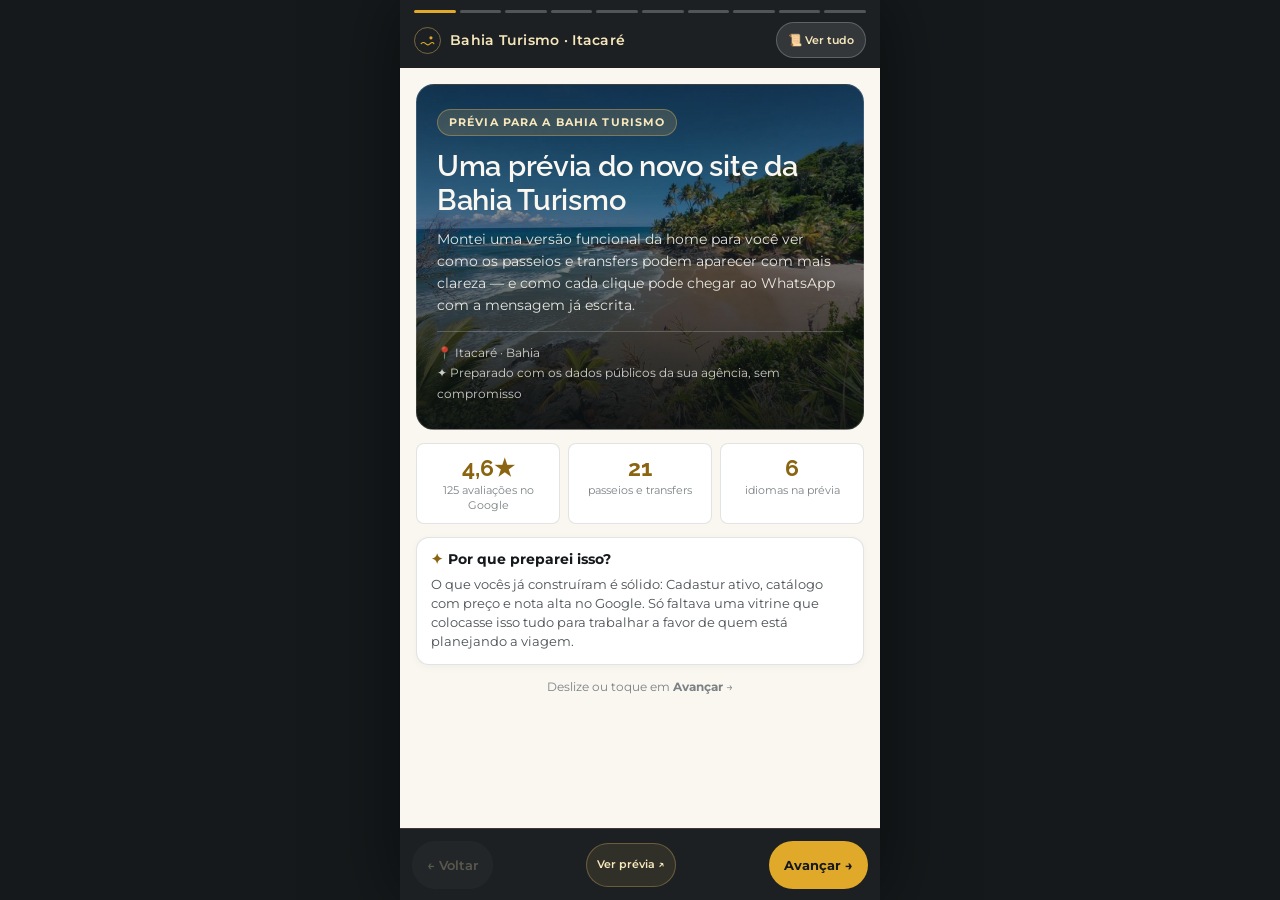
==== proposta.html @ acff14ca "Adiciona proposta stories, preview no WhatsApp e atalho /p" ====
<!doctype html>
<html lang="pt-BR">
<head>
  <meta charset="utf-8">
  <meta name="viewport" content="width=device-width, initial-scale=1, viewport-fit=cover">
  <meta name="robots" content="noindex,nofollow">
  <title>Proposta — Bahia Turismo</title>
  <meta name="description" content="Apresentação da prévia do novo site da Bahia Turismo: catálogo de passeios e transfers, WhatsApp pronto e seis idiomas.">
  <meta property="og:type" content="website">
  <meta property="og:url" content="https://bahiaturismo-previa.vercel.app/proposta">
  <meta property="og:title" content="Prévia do novo site — Bahia Turismo">
  <meta property="og:description" content="Apresentação interativa: o novo site, a integração com o Mymento e os benefícios para a temporada.">
  <meta property="og:image" content="https://bahiaturismo-previa.vercel.app/assets/img/og-proposta.jpg">
  <meta property="og:image:width" content="1200">
  <meta property="og:image:height" content="630">
  <meta property="og:image:alt" content="Prévia do novo site da Bahia Turismo">
  <meta property="og:locale" content="pt_BR">
  <meta name="twitter:card" content="summary_large_image">
  <meta name="theme-color" content="#0c5454">
  <link rel="icon" href="assets/img/icon.png" type="image/png" sizes="64x64">
  <link rel="preconnect" href="https://fonts.googleapis.com">
  <link rel="preconnect" href="https://fonts.gstatic.com" crossorigin>
  <link href="https://fonts.googleapis.com/css2?family=Montserrat:wght@400;500;600;700&family=Raleway:wght@400;500;600;700&display=swap" rel="stylesheet">
  <style>
    :root{
      --ink:#15191b;
      --ink-2:#4b5155;
      --muted:#7b8185;
      --sea:#1f5fa0;
      --teal:#0c5454;
      --gold:#e0a92a;
      --gold-deep:#8a6410;
      --gold-soft:#f7e7bb;
      --paper:#faf7f1;
      --white:#fff;
      --sand:#ded5c4;
      --line:rgba(21,25,27,.12);
      --line-strong:rgba(21,25,27,.22);
      --serif:"Raleway",Georgia,serif;
      --sans:"Montserrat",-apple-system,BlinkMacSystemFont,"Segoe UI",Roboto,sans-serif;
      --r-lg:18px;
      --r-md:13px;
      --r-sm:8px;
      --shadow:0 10px 30px -14px rgba(21,25,27,.35);
    }

    *{box-sizing:border-box;margin:0;padding:0;-webkit-tap-highlight-color:transparent}

    html,body{
      width:100%;min-height:100%;
      background:var(--ink);
      color:var(--ink);
      font-family:var(--sans);
      line-height:1.5;
      overflow-x:hidden;
      overscroll-behavior-y:none;
    }

    /* moldura de app: mesma sensação de stories do celular, até no desktop */
    .app-viewport{
      width:100%;max-width:480px;min-height:100vh;margin:0 auto;
      background:var(--paper);
      display:flex;flex-direction:column;position:relative;
      box-shadow:0 0 70px rgba(0,0,0,.5);
    }

    .stories-header{
      position:sticky;top:0;z-index:100;
      padding:10px 14px;
      background:rgba(21,25,27,.97);
      -webkit-backdrop-filter:blur(10px);backdrop-filter:blur(10px);
      color:var(--gold-soft);
    }
    .story-progress-container{display:flex;gap:4px;width:100%;margin-bottom:9px}
    .story-progress-bar{height:3px;flex:1;background:rgba(255,255,255,.24);border-radius:999px;overflow:hidden}
    .story-progress-fill{width:0;height:100%;background:var(--gold);transition:width .25s ease}
    .story-progress-bar.completed .story-progress-fill,
    .story-progress-bar.active .story-progress-fill{width:100%}

    .stories-meta-row{display:flex;align-items:center;justify-content:space-between;gap:10px}
    .brand-pill{display:flex;align-items:center;gap:9px;font-size:.85rem;font-weight:600;letter-spacing:.02em}
    .brand-mark{width:27px;height:27px;display:grid;place-items:center;border:1px solid rgba(194,160,90,.55);border-radius:50%;color:var(--gold)}
    .brand-mark svg{width:17px;height:17px}
    .mode-switch-btn{
      background:rgba(255,255,255,.1);border:1px solid rgba(255,255,255,.22);
      color:var(--gold-soft);font-family:var(--sans);font-size:.71rem;font-weight:600;
      padding:6px 11px;border-radius:999px;cursor:pointer;min-height:36px;
    }
    .mode-switch-btn:hover{border-color:var(--gold)}

    .card-viewport{flex:1 0 auto;padding:16px 16px 96px;touch-action:pan-y}
    .story-card{display:none;animation:cardIn .22s ease-out}
    .story-card.active{display:block}
    @keyframes cardIn{from{opacity:0;transform:translateY(8px)}to{opacity:1;transform:none}}
    body.scroll-mode .story-card{display:block!important;margin-bottom:26px;padding-bottom:26px;border-bottom:1px dashed var(--line-strong)}
    body.scroll-mode .story-card:last-child{border-bottom:0}
    body.scroll-mode .bottom-nav-bar .nav-touch-btn{display:none}
    body.scroll-mode .bottom-nav-bar{justify-content:center}

    .kicker{
      display:inline-flex;align-items:center;gap:6px;
      font-size:.7rem;font-weight:700;text-transform:uppercase;letter-spacing:.12em;
      color:var(--gold-deep);margin-bottom:7px;
    }
    .card-title{
      font-family:var(--serif);font-size:1.66rem;line-height:1.18;
      letter-spacing:-.01em;color:var(--ink);font-weight:600;margin-bottom:9px;
    }
    .card-subtitle{font-size:.89rem;color:var(--ink-2);line-height:1.55;margin-bottom:15px}
    .card-note{font-size:.76rem;color:var(--muted);line-height:1.5}

    .cover-card{
      position:relative;overflow:hidden;
      border-radius:var(--r-lg);padding:24px 20px;margin-bottom:13px;
      color:var(--paper);
      background:
        linear-gradient(180deg,rgba(10,14,15,.62) 0%,rgba(10,14,15,.45) 40%,rgba(10,14,15,.92) 100%),
        url("assets/img/hero-1.jpg") center/cover no-repeat;
      border:1px solid rgba(255,255,255,.14);
    }
    .cover-tag{
      display:inline-block;background:rgba(194,160,90,.22);color:var(--gold-soft);
      border:1px solid rgba(194,160,90,.5);border-radius:999px;
      padding:4px 11px;font-size:.7rem;font-weight:700;letter-spacing:.1em;
      text-transform:uppercase;margin-bottom:13px;
    }
    .cover-card .card-title{color:var(--paper);font-size:1.82rem;margin-bottom:10px}
    .cover-card .card-subtitle{color:rgba(250,247,240,.9)}
    .cover-foot{
      margin-top:14px;padding-top:11px;border-top:1px solid rgba(255,255,255,.2);
      font-size:.76rem;color:rgba(250,247,240,.8);line-height:1.7;
    }

    .stat-row{display:flex;gap:8px;margin-bottom:13px}
    .stat-item{
      flex:1;background:var(--white);border:1px solid var(--line);
      border-radius:var(--r-sm);padding:11px 7px;text-align:center;
    }
    .stat-val{font-family:var(--serif);font-size:1.45rem;font-weight:700;color:var(--gold-deep);line-height:1.1}
    .stat-label{font-size:.7rem;color:var(--muted);margin-top:3px;line-height:1.3}

    .touch-box{
      background:var(--white);border:1px solid var(--line);
      border-radius:var(--r-md);padding:15px;margin-bottom:11px;box-shadow:0 2px 8px rgba(21,25,27,.04);
    }
    .touch-box.highlight{border-color:var(--gold);background:#fffdf8}
    .touch-box h3{font-size:.9rem;color:var(--ink);margin-bottom:5px;font-weight:700;line-height:1.35}
    .touch-box h3 .ico{color:var(--gold-deep);margin-inline-end:5px}
    .touch-box p{font-size:.8rem;color:var(--ink-2);line-height:1.5}
    .touch-box.compact{padding:12px 14px}

    .alert-chip{
      background:#fffdf7;border-inline-start:3px solid var(--gold);
      padding:9px 12px;border-radius:0 var(--r-sm) var(--r-sm) 0;
      font-size:.79rem;color:var(--ink-2);margin-bottom:8px;line-height:1.45;
    }
    .alert-chip strong{display:block;color:var(--gold-deep);font-size:.8rem;margin-bottom:1px}

    .benefit-list{display:flex;flex-direction:column;gap:8px;margin-bottom:11px}
    .benefit-item{
      display:flex;gap:11px;align-items:flex-start;
      background:var(--white);border:1px solid var(--line);
      border-radius:var(--r-md);padding:11px 12px;
    }
    .benefit-num{
      flex:none;width:25px;height:25px;border-radius:50%;
      background:var(--gold-soft);color:var(--gold-deep);
      display:grid;place-items:center;font-size:.73rem;font-weight:700;
    }
    .benefit-item h3{font-size:.83rem;font-weight:700;line-height:1.3;margin-bottom:2px}
    .benefit-item p{font-size:.74rem;color:var(--ink-2);line-height:1.45}

    .tech-grid-2x2{display:grid;grid-template-columns:1fr 1fr;gap:9px;margin-bottom:12px}
    .tech-mini-card{background:var(--white);border:1px solid var(--line);border-radius:var(--r-sm);padding:13px 11px}
    .tech-mini-card .tag{display:block;font-size:.66rem;text-transform:uppercase;letter-spacing:.09em;color:var(--gold-deep);font-weight:700;margin-bottom:4px}
    .tech-mini-card h4{font-size:.84rem;line-height:1.3;margin-bottom:3px;font-weight:700}
    .tech-mini-card p{font-size:.73rem;color:var(--muted);line-height:1.4}

    .mobile-preview-box{
      background:#101416;border:1px solid rgba(255,255,255,.14);
      border-radius:var(--r-lg);padding:11px;margin:13px 0;text-align:center;
    }
    .preview-phone-screen{width:100%;height:380px;border:0;border-radius:var(--r-md);background:#fff;display:block}
    .tap-preview-link{
      display:flex;align-items:center;justify-content:center;gap:7px;
      background:var(--gold);color:var(--ink);font-weight:700;font-size:.85rem;
      padding:13px;border-radius:10px;text-decoration:none;margin-top:10px;min-height:46px;
    }
    .tap-preview-link:hover{background:var(--gold-soft)}
    .tap-preview-link.dark{background:var(--ink);color:var(--gold-soft);border:1px solid rgba(194,160,90,.4)}

    .package-chip{
      background:var(--white);border:1.5px solid var(--line-strong);
      border-radius:var(--r-md);padding:15px;margin-bottom:11px;position:relative;cursor:pointer;
      transition:border-color .2s ease,background .2s ease,box-shadow .2s ease;
    }
    .package-chip:hover{border-color:var(--gold)}
    .package-chip.selected{border-color:var(--gold);background:#fffdf8;box-shadow:0 6px 18px -8px rgba(133,102,39,.4)}
    .package-ribbon{
      position:absolute;top:-10px;inset-inline-end:13px;background:var(--ink);color:var(--gold-soft);
      font-size:.65rem;font-weight:700;letter-spacing:.08em;text-transform:uppercase;
      padding:3px 9px;border-radius:999px;
    }
    .package-header{display:flex;justify-content:space-between;align-items:flex-start;gap:10px;margin-bottom:6px}
    .package-name{font-weight:700;font-size:1rem;line-height:1.2}
    .package-desc{font-size:.73rem;color:var(--muted);margin-top:2px}
    .package-price{font-family:var(--serif);font-size:.85rem;font-weight:700;color:var(--gold-deep);white-space:nowrap;text-align:end}
    .feature-list{list-style:none;font-size:.79rem;color:var(--ink-2);margin-top:8px}
    .feature-list li{padding:3px 0;display:flex;align-items:flex-start;gap:7px;line-height:1.4}
    .feature-list li::before{content:"✓";color:var(--gold-deep);font-weight:700}

    .timeline-mobile{margin-top:10px}
    .timeline-row{display:flex;gap:11px;align-items:flex-start;margin-bottom:11px}
    .timeline-badge{
      background:var(--gold-deep);color:#fff;font-size:.71rem;font-weight:700;
      padding:5px 8px;border-radius:6px;min-width:48px;text-align:center;flex:none;
    }
    .timeline-badge.final{background:var(--ink);color:var(--gold-soft)}
    .timeline-info h4{font-size:.86rem;margin-bottom:1px;font-weight:700;line-height:1.25}
    .timeline-info p{font-size:.76rem;color:var(--muted);line-height:1.4}

    .case-card{overflow:hidden;border:1.5px solid var(--line);border-radius:var(--r-md);padding:0;margin-top:12px;background:var(--white)}
    .case-media{height:122px;background:var(--ink);overflow:hidden;position:relative}
    .case-media img{width:100%;height:100%;object-fit:cover;opacity:.9;display:block}
    .case-label{position:absolute;top:9px;inset-inline-start:10px;background:rgba(21,25,27,.88);color:var(--gold-soft);font-size:.66rem;padding:3px 8px;border-radius:6px}
    .case-body{padding:12px 14px}
    .case-body p{font-size:.77rem;color:var(--ink-2);line-height:1.45;margin-top:4px}
    .case-body a{display:inline-flex;align-items:center;gap:5px;color:var(--gold-deep);font-weight:700;font-size:.8rem;text-decoration:none;margin-top:8px}

    .bottom-nav-bar{
      position:fixed;bottom:0;left:50%;transform:translateX(-50%);
      width:100%;max-width:480px;height:72px;z-index:1000;
      background:rgba(21,25,27,.97);
      -webkit-backdrop-filter:blur(12px);backdrop-filter:blur(12px);
      border-top:1px solid rgba(255,255,255,.12);
      display:flex;align-items:center;justify-content:space-between;gap:6px;padding:0 12px;
    }
    .nav-touch-btn{
      height:48px;padding:0 15px;border:0;border-radius:999px;
      font-family:var(--sans);font-size:.83rem;font-weight:600;
      display:inline-flex;align-items:center;gap:5px;cursor:pointer;
      transition:opacity .15s,transform .1s;
    }
    .nav-touch-btn:active{transform:scale(.97)}
    .btn-prev{background:rgba(255,255,255,.12);color:var(--gold-soft)}
    .btn-prev:disabled{opacity:.28;cursor:not-allowed}
    .btn-next{background:var(--gold);color:var(--ink);font-weight:700}
    .btn-site-peek{
      color:var(--gold-soft);border:1px solid rgba(194,160,90,.4);background:rgba(194,160,90,.13);
      height:44px;padding:0 10px;border-radius:999px;display:flex;align-items:center;gap:5px;
      font-size:.71rem;font-weight:600;text-decoration:none;white-space:nowrap;
    }

    .interest-btn{
      width:100%;min-height:52px;margin-top:14px;
      background:linear-gradient(135deg,var(--ink) 0%,#3c4446 100%);
      color:var(--gold-soft);font-family:var(--sans);font-size:.97rem;font-weight:700;
      border:1px solid rgba(194,160,90,.5);border-radius:999px;
      display:flex;align-items:center;justify-content:center;gap:8px;
      text-decoration:none;cursor:pointer;
    }
    .interest-btn:active{transform:scale(.98)}
    .interest-feedback{
      display:none;background:#fffdf7;border:1px solid var(--gold);
      border-radius:var(--r-md);padding:12px;margin-top:10px;text-align:center;
    }
    .interest-feedback strong{color:var(--gold-deep);font-size:.86rem}
    .interest-feedback p{color:var(--muted);font-size:.76rem;margin-top:3px}

    .balloons-overlay{position:fixed;inset:0;pointer-events:none;z-index:9999;overflow:hidden}
    .floating-balloon{position:absolute;bottom:-60px;font-size:2rem;user-select:none;animation:floatUp 3.2s cubic-bezier(.25,.8,.25,1) forwards}
    @keyframes floatUp{
      0%{transform:translateY(0) rotate(0);opacity:0}
      10%{opacity:1}85%{opacity:1}
      100%{transform:translateY(-115vh) rotate(25deg);opacity:0}
    }

    .finish-modal{
      display:none;position:fixed;inset:0;z-index:10000;
      background:rgba(21,25,27,.9);-webkit-backdrop-filter:blur(8px);backdrop-filter:blur(8px);
      align-items:center;justify-content:center;padding:20px;
    }
    .finish-modal.active{display:flex;animation:fadeIn .25s ease-out}
    @keyframes fadeIn{from{opacity:0}to{opacity:1}}
    .finish-modal-box{
      background:var(--paper);border:1px solid var(--line);border-radius:var(--r-lg);
      padding:28px 22px;max-width:380px;width:100%;text-align:center;box-shadow:0 24px 60px rgba(0,0,0,.5);
    }
    .finish-modal-box h3{font-family:var(--serif);font-size:1.55rem;margin:8px 0}
    .finish-modal-box p{font-size:.84rem;color:var(--ink-2);line-height:1.5;margin-bottom:19px}
    .finish-modal-actions{display:flex;flex-direction:column;gap:9px}
    .finish-btn-primary{background:var(--gold);color:var(--ink);font-weight:700;padding:14px;border-radius:999px;text-decoration:none;font-size:.9rem;min-height:46px;display:grid;place-items:center}
    .finish-btn-secondary{background:transparent;color:var(--ink);font-weight:600;padding:11px;border-radius:999px;border:1px solid var(--line-strong);text-decoration:none;font-size:.83rem;cursor:pointer;min-height:42px}
    .finish-btn-secondary.plain{border:0;color:var(--muted)}

    .swipe-hint{font-size:.72rem;color:var(--muted);text-align:center;margin-top:14px;display:flex;align-items:center;justify-content:center;gap:5px}

    @media (max-width:380px){
      .card-viewport{padding:13px 12px 94px}
      .card-title{font-size:1.5rem}
      .cover-card .card-title{font-size:1.62rem}
      .bottom-nav-bar{padding:0 9px}
      .nav-touch-btn{padding:0 11px;font-size:.78rem}
      .btn-site-peek{font-size:.66rem;padding:0 8px}
    }
    @media (prefers-reduced-motion:reduce){
      *,*::before,*::after{animation-duration:.01ms!important;transition-duration:.01ms!important}
    }
  </style>
</head>
<body>

<div class="app-viewport" id="viewport">

  <header class="stories-header">
    <div class="story-progress-container" id="progressBars" aria-hidden="true"></div>
    <div class="stories-meta-row">
      <div class="brand-pill">
        <span class="brand-mark" aria-hidden="true">
          <svg viewBox="0 0 32 32" fill="none" stroke="currentColor" stroke-width="2" stroke-linecap="round"><path d="M4 22c3-3 5.5-3 8.5 0s5.5 3 8.5 0 5.5-3 7 0"/><circle cx="22.5" cy="11" r="3" fill="currentColor" stroke="none"/></svg>
        </span>
        <span>Bahia Turismo · Itacaré</span>
      </div>
      <button class="mode-switch-btn" id="modeToggle" type="button" onclick="toggleScrollMode()">📜 Ver tudo</button>
    </div>
  </header>

  <main class="card-viewport" id="cardViewport">

    <!-- 1 · CAPA -->
    <section class="story-card active" data-index="0">
      <div class="cover-card">
        <span class="cover-tag">Prévia para a Bahia Turismo</span>
        <h1 class="card-title">Uma prévia do novo site da Bahia Turismo</h1>
        <p class="card-subtitle">
          Montei uma versão funcional da home para você ver como os passeios e transfers podem aparecer com mais clareza — e como cada clique pode chegar ao WhatsApp com a mensagem já escrita.
        </p>
        <div class="cover-foot">
          📍 Itacaré · Bahia<br>
          ✦ Preparado com os dados públicos da sua agência, sem compromisso
        </div>
      </div>

      <div class="stat-row">
        <div class="stat-item"><div class="stat-val">4,6★</div><div class="stat-label">125 avaliações no Google</div></div>
        <div class="stat-item"><div class="stat-val">21</div><div class="stat-label">passeios e transfers</div></div>
        <div class="stat-item"><div class="stat-val">6</div><div class="stat-label">idiomas na prévia</div></div>
      </div>

      <div class="touch-box compact">
        <h3><span class="ico">✦</span>Por que preparei isso?</h3>
        <p>O que vocês já construíram é sólido: Cadastur ativo, catálogo com preço e nota alta no Google. Só faltava uma vitrine que colocasse isso tudo para trabalhar a favor de quem está planejando a viagem.</p>
      </div>

      <div class="swipe-hint"><span>Deslize ou toque em <strong>Avançar</strong> →</span></div>
    </section>

    <!-- 2 · DIAGNÓSTICO -->
    <section class="story-card" data-index="1">
      <div class="kicker">01 · O que foi medido</div>
      <h2 class="card-title">A operação já é boa. A vitrine é que não ajuda.</h2>
      <p class="card-subtitle">Olhei o site atual com calma e separei o que aproveitar do que atrapalha. Nada de inventar problema:</p>

      <div class="alert-chip"><strong>Meta description vazia</strong>O Google escolhe o resumo sozinho — e nem sempre escolhe bem.</div>
      <div class="alert-chip"><strong>Telefone não clicável</strong>Zero links <code>tel:</code> num negócio que vende por telefone e WhatsApp.</div>
      <div class="alert-chip"><strong>Hero ilegível</strong>Texto branco sobre areia clara: a chamada some na primeira tela.</div>
      <div class="alert-chip"><strong>Popup sobre o hero</strong>A primeira coisa que o visitante vê é um modal "Black November", não a agência.</div>

      <div class="touch-box highlight">
        <h3><span class="ico">✓</span>O que fica e ganha destaque</h3>
        <p>Cadastur ativo, JSON-LD de agência de viagens bem montado, blog e área do cliente no ar, 11 passeios e 10 transfers com preço real. Isso é material pronto — a página nova só organiza e mostra.</p>
      </div>
    </section>

    <!-- 3 · MUDANÇAS -->
    <section class="story-card" data-index="2">
      <div class="kicker">02 · Como funciona na prática</div>
      <h2 class="card-title">Três mudanças que o visitante sente de cara</h2>
      <p class="card-subtitle">Sem promessa de tecnologia mirabolante: organizar o que já existe e tirar as barreiras entre a pergunta e a reserva.</p>

      <div class="touch-box">
        <h3><span class="ico">1</span>Catálogo que se encontra</h3>
        <p>Passeios por destino, com filtro, duração e preço à vista. Ilhéus, Morro de São Paulo, Boipeba e Chapada Diamantina deixam de ficar escondidos no menu.</p>
      </div>
      <div class="touch-box">
        <h3><span class="ico">2</span>WhatsApp que já vende</h3>
        <p>O botão de cada passeio abre uma conversa com o nome do passeio, o preço e o número de pessoas escritos. Quem chega já sabe o que quer — e vocês respondem menos o básico.</p>
      </div>
      <div class="touch-box">
        <h3><span class="ico">3</span>Do turista de fora</h3>
        <p>Seis idiomas: português, inglês, hebraico, espanhol, francês e italiano. Bandeiras na seleção, hebraico da direita para a esquerda e a escolha lembrada na próxima visita.</p>
      </div>

      <div class="touch-box compact highlight">
        <p><strong>Sem checkout novo:</strong> a prévia usa WhatsApp. Se preferirem, os mesmos botões podem apontar para o Mymento de vocês — a decisão é sua.</p>
      </div>
    </section>

    <!-- 4 · PRÉVIA AO VIVO -->
    <section class="story-card" data-index="3">
      <div class="kicker">03 · O protótipo pronto</div>
      <h2 class="card-title">A prévia já está no ar — abra no seu celular</h2>
      <p class="card-subtitle">Navegue aqui mesmo ou em tela cheia. Pode testar os idiomas, o filtro e os botões de WhatsApp.</p>

      <div class="mobile-preview-box">
        <iframe class="preview-phone-screen" src="./index.html?lang=pt" title="Prévia da home da Bahia Turismo" loading="lazy"></iframe>
        <a class="tap-preview-link" href="./index.html" target="_blank" rel="noopener">Ver site em tela cheia ↗</a>
      </div>

      <p class="card-note">Os preços vêm do catálogo público, conferidos em 18/11/2026. Antes de publicar, confirmamos temporada e direito de uso das fotos.</p>
    </section>

    <!-- 5 · PARTE TÉCNICA -->
    <section class="story-card" data-index="4">
      <div class="kicker">04 · Nos bastidores</div>
      <h2 class="card-title">A parte chata já fica resolvida</h2>
      <p class="card-subtitle">Vocês não precisam contratar provedor, contratar desenvolvedor de plantão ou aprender painel novo.</p>

      <div class="tech-grid-2x2">
        <div class="tech-mini-card"><span class="tag">Busca</span><h4>Título e descrição</h4><p>Meta description e Open Graph preenchidos; JSON-LD mantido.</p></div>
        <div class="tech-mini-card"><span class="tag">Velocidade</span><h4>Sem framework</h4><p>HTML e CSS puros, sem build, sem bibliotecas para carregar.</p></div>
        <div class="tech-mini-card"><span class="tag">Celular</span><h4>Testado em 3 telas</h4><p>1440, 768 e 390 px: sem rolagem lateral e sem links pequenos.</p></div>
        <div class="tech-mini-card"><span class="tag">Confiança</span><h4>4,6 no Google</h4><p>Cadastur e avaliações reais aparecem como prova, não como texto inventado.</p></div>
      </div>

      <div class="touch-box compact">
        <h3><span class="ico">✦</span>Depois de aprovado</h3>
        <p>Publicação no endereço oficial, com cadeado SSL e ajuste da ficha no Google Meu Negócio. Nenhuma mensalidade obrigatória para manter a página no ar.</p>
      </div>
    </section>

    <!-- 6 · INTEGRAÇÃO COM O SISTEMA ATUAL -->
    <section class="story-card" data-index="5">
      <div class="kicker">05 · No sistema de vocês</div>
      <h2 class="card-title">A nova página entra na frente do Mymento — não no lugar dele</h2>
      <p class="card-subtitle">Reserva, Pix e PayPal continuam no sistema que vocês já usam. A prévia só cuida da vitrine e leva o visitante até a reserva com menos dúvida.</p>

      <div class="tech-grid-2x2">
        <div class="tech-mini-card"><span class="tag">Catálogo</span><h4>21 produtos</h4><p>Os 11 passeios e 10 transfers do Mymento viram cards com filtro, duração e preço.</p></div>
        <div class="tech-mini-card"><span class="tag">Reserva</span><h4>Checkout atual</h4><p>Os botões podem abrir a ficha de cada passeio no Mymento; Pix e PayPal seguem com vocês.</p></div>
        <div class="tech-mini-card"><span class="tag">Contato</span><h4>WhatsApp</h4><p>Ou, se preferirem, a conversa já chega com passeio, valor e número de pessoas escritos.</p></div>
        <div class="tech-mini-card"><span class="tag">Confiança</span><h4>Google e Cadastur</h4><p>JSON-LD, QR da Cadastur, blog e área do cliente são mantidos e linkados na home.</p></div>
      </div>

      <div class="touch-box highlight">
        <h3><span class="ico">✦</span>O que muda na rotina</h3>
        <p>Nenhuma migração e nenhum painel novo: vocês seguem vendendo no Mymento. Só a entrada muda — em vez de um menu com 21 itens escondidos, o visitante vê destinos e preços na primeira tela.</p>
      </div>

      <div class="touch-box compact">
        <p><strong>Por passeio:</strong> cada card pode apontar para o checkout ou para o WhatsApp. A escolha fica com vocês e é ajustada no briefing.</p>
      </div>
    </section>

    <!-- 7 · BENEFÍCIOS EM TEMPORADA -->
    <section class="story-card" data-index="6">
      <div class="kicker">06 · Enquanto a temporada acontece</div>
      <h2 class="card-title">Quatro benefícios que valem já nesta temporada</h2>
      <p class="card-subtitle">Não são promessas de faturamento: são pontos de atrito que a página nova tira do caminho de quem está decidindo agora.</p>

      <div class="benefit-list">
        <div class="benefit-item"><span class="benefit-num">1</span><div><h3>WhatsApp com contexto</h3><p>Em vez de "quanto custa?", a mensagem chega com passeio, valor e número de pessoas. O atendimento das 8h às 22h começa com a pergunta já respondida.</p></div></div>
        <div class="benefit-item"><span class="benefit-num">2</span><div><h3>21 opções achadas rápido</h3><p>Morro de São Paulo, Boipeba e Ilhéus hoje ficam dentro de menu. Com filtro por destino e preço à vista, o turista encontra em segundos o que procura.</p></div></div>
        <div class="benefit-item"><span class="benefit-num">3</span><div><h3>Turista de fora entende a oferta</h3><p>Seis idiomas, bandeiras na seleção e hebraico da direita para a esquerda. Quem não fala português consegue escolher sem depender de tradução.</p></div></div>
        <div class="benefit-item"><span class="benefit-num">4</span><div><h3>Confiança na primeira tela</h3><p>4,6★ em 125 avaliações e Cadastur ativo aparecem antes da dúvida — no lugar do popup que hoje cobre o hero.</p></div></div>
      </div>

      <div class="touch-box compact highlight">
        <p><strong>E sem mudar o sistema:</strong> a temporada segue rodando no Mymento. A página nova só faz o visitante chegar melhor informado ao checkout ou ao WhatsApp.</p>
      </div>

      <p class="card-note">Preços e datas da temporada precisam da sua confirmação antes de publicar; a prévia usa os valores do catálogo público de 18/11/2026.</p>
    </section>

    <!-- 8 · ESCOPO -->
    <section class="story-card" data-index="7">
      <div class="kicker">07 · Escopo e investimento</div>
      <h2 class="card-title">Escolha o tamanho da primeira entrega</h2>
      <p class="card-subtitle">Toque numa opção para ver o que entra. Os valores são apresentados separadamente, conforme o escopo escolhido.</p>

      <div class="package-chip" id="pkg1" onclick="selectPackage(1)">
        <div class="package-header">
          <div><div class="package-name">Vitrine + WhatsApp</div><div class="package-desc">O que você já está vendo na prévia</div></div>
          <div class="package-price">a combinar</div>
        </div>
        <ul class="feature-list">
          <li>11 passeios e 10 transfers com filtro</li>
          <li>Botões que abrem o WhatsApp com a mensagem pronta</li>
          <li>Título, descrição e marca dourada da agência</li>
          <li>Responsivo e testado no celular</li>
        </ul>
      </div>

      <div class="package-chip selected" id="pkg2" onclick="selectPackage(2)">
        <span class="package-ribbon">Recomendado</span>
        <div class="package-header">
          <div><div class="package-name">Publicação + idiomas</div><div class="package-desc">Pronto para receber turista de fora</div></div>
          <div class="package-price">a combinar</div>
        </div>
        <ul class="feature-list">
          <li><strong>Tudo do escopo anterior</strong></li>
          <li>Seis idiomas com bandeiras e hebraico em RTL</li>
          <li>Publicação no domínio e ajuste no Google Meu Negócio</li>
          <li>Revisão final com vocês, no celular</li>
          <li>Acompanhamento após o lançamento</li>
        </ul>
      </div>

      <div class="package-chip" id="pkg3" onclick="selectPackage(3)">
        <div class="package-header">
          <div><div class="package-name">Vitrine + Mymento</div><div class="package-desc">Mantém o checkout que vocês já usam</div></div>
          <div class="package-price">a combinar</div>
        </div>
        <ul class="feature-list">
          <li>Mesmo catálogo e mesma navegação</li>
          <li>Botões de reserva apontando para o checkout atual</li>
          <li>Pix e PayPal seguem com o sistema de vocês</li>
        </ul>
      </div>

      <p class="card-note">Condições de pagamento e prazo apresentados junto com o orçamento.</p>
    </section>

    <!-- 9 · QUEM ASSINA -->
    <section class="story-card" data-index="8">
      <div class="kicker">08 · Quem assina o projeto</div>
      <h2 class="card-title">Arthur Horyu — tecnologia e imagem a serviço do turismo</h2>
      <p class="card-subtitle">Trabalho com desenvolvimento, design e imagem para negócios locais que vivem de gente chegando de fora.</p>

      <div class="touch-box compact">
        <p><strong>Contato direto:</strong> você fala com quem monta a página, sem agência no meio.</p>
      </div>
      <div class="touch-box compact">
        <p><strong>Olhar de turismo:</strong> já desenvolvi o site do Recanto Ponte de Pedra, atrativo turístico e gastronômico da região.</p>
      </div>
      <div class="touch-box compact">
        <p><strong>Tecnologia leve:</strong> página rápida, sem mensalidade de plataforma e sem comissão por reserva.</p>
      </div>

      <div class="case-card">
        <div class="case-media"><img src="assets/img/hero-1.jpg" alt="Vista de Itacaré">
          <span class="case-label">bahia turismo · prévia</span>
        </div>
        <div class="case-body">
          <strong>Aqui mesmo, em Itacaré</strong>
          <p>A prévia foi montada com fotos e dados do próprio catálogo da Bahia Turismo — não é um modelo genérico trocado pelo nome da agência.</p>
        </div>
      </div>

      <a class="tap-preview-link dark" href="https://horyu-arthur.vercel.app/" target="_blank" rel="noopener">Ver portfólio completo ↗</a>
    </section>

    <!-- 10 · PRAZO E FECHAMENTO -->
    <section class="story-card" data-index="9">
      <div class="kicker">09 · Como chegamos no ar</div>
      <h2 class="card-title">Cinco dias, sem mexer na rotina de vocês</h2>
      <p class="card-subtitle">O passo a passo depende só de uma confirmação sua de preços e fotos.</p>

      <div class="timeline-mobile">
        <div class="timeline-row"><div class="timeline-badge">Dia 1</div><div class="timeline-info"><h4>Briefing e conferência</h4><p>Preços da temporada, fotos permitidas e idiomas prioritários.</p></div></div>
        <div class="timeline-row"><div class="timeline-badge">Dia 2</div><div class="timeline-info"><h4>Catálogo e textos</h4><p>Passeios, transfers e WhatsApp com as mensagens certas.</p></div></div>
        <div class="timeline-row"><div class="timeline-badge">Dia 3</div><div class="timeline-info"><h4>Idiomas e busca</h4><p>Seis línguas, título, descrição e ficha no Google ajustados.</p></div></div>
        <div class="timeline-row"><div class="timeline-badge">Dia 4</div><div class="timeline-info"><h4>Revisão com vocês</h4><p>Vocês testam no celular e pedem qualquer ajuste.</p></div></div>
        <div class="timeline-row"><div class="timeline-badge final">Dia 5</div><div class="timeline-info"><h4>Publicação 🚀</h4><p>Endereço oficial no ar, pronto para a temporada.</p></div></div>
      </div>

      <div class="touch-box compact highlight">
        <p><strong>Obrigado pela atenção!</strong> Se fizer sentido, a gente conversa com calma e ajusta o que vocês acharem necessário.</p>
      </div>

      <a class="interest-btn" id="btnInterest" href="https://wa.me/5573998429935?text=Oi%21%20Vi%20a%20pr%C3%A9via%20do%20site%20da%20Bahia%20Turismo%20e%20quero%20conversar." target="_blank" rel="noopener" onclick="celebrateInterest()">🎈 Gostei, vamos conversar!</a>
      <div class="interest-feedback" id="interestFeedback"><strong>Que bom! A conversa abre no WhatsApp.</strong><p>Se preferir, ligue: (73) 99842-9935.</p></div>
    </section>

  </main>

  <div class="finish-modal" id="finishModal" role="dialog" aria-modal="true" aria-labelledby="finishTitle">
    <div class="finish-modal-box">
      <div style="font-size:2rem;line-height:1">✦</div>
      <h3 id="finishTitle">Obrigado!</h3>
      <p>Foi um prazer preparar essa prévia para a Bahia Turismo. Se quiser, revisited o site ou voltamos do começo da apresentação.</p>
      <div class="finish-modal-actions">
        <a class="finish-btn-primary" href="./index.html" target="_blank" rel="noopener">Ver site em tela cheia ↗</a>
        <button class="finish-btn-secondary" type="button" onclick="restartPresentation()">Rever a apresentação</button>
        <button class="finish-btn-secondary plain" type="button" onclick="closeFinishModal()">Fechar</button>
      </div>
    </div>
  </div>

  <div class="balloons-overlay" id="balloonsContainer" aria-hidden="true"></div>

  <nav class="bottom-nav-bar" aria-label="Navegação da apresentação">
    <button class="nav-touch-btn btn-prev" id="btnPrev" type="button" onclick="prevCard()" disabled>← Voltar</button>
    <a class="btn-site-peek" href="./index.html" target="_blank" rel="noopener">Ver prévia ↗</a>
    <button class="nav-touch-btn btn-next" id="btnNext" type="button" onclick="nextCard()">Avançar →</button>
  </nav>

</div>

<script>
  (function () {
    var currentIndex = 0;
    var isScrollMode = false;
    var cards = document.querySelectorAll(".story-card");
    var totalCards = cards.length;
    var barsHost = document.getElementById("progressBars");
    for (var b = 0; b < totalCards; b++) {
      var bar = document.createElement("div");
      bar.className = "story-progress-bar";
      var fill = document.createElement("div");
      fill.className = "story-progress-fill";
      bar.appendChild(fill);
      barsHost.appendChild(bar);
    }
    var bars = barsHost.querySelectorAll(".story-progress-bar");
    var btnPrev = document.getElementById("btnPrev");
    var btnNext = document.getElementById("btnNext");
    var modeBtn = document.getElementById("modeToggle");
    var viewport = document.getElementById("cardViewport");
    var modal = document.getElementById("finishModal");

    function showCard(index) {
      if (isScrollMode) return;
      currentIndex = Math.max(0, Math.min(index, totalCards - 1));
      Array.prototype.forEach.call(cards, function (card, i) {
        card.classList.toggle("active", i === currentIndex);
      });
      Array.prototype.forEach.call(bars, function (bar, i) {
        bar.classList.toggle("completed", i < currentIndex);
        bar.classList.toggle("active", i === currentIndex);
      });
      btnPrev.disabled = currentIndex === 0;
      btnNext.textContent = currentIndex === totalCards - 1 ? "Finalizar ✓" : "Avançar →";
      window.scrollTo({ top: 0, behavior: "smooth" });
    }

    function nextCard() {
      if (currentIndex < totalCards - 1) showCard(currentIndex + 1);
      else openFinishModal();
    }

    function prevCard() {
      if (currentIndex > 0) showCard(currentIndex - 1);
    }

    function openFinishModal() {
      celebrate();
      modal.classList.add("active");
      modal.querySelector(".finish-btn-secondary").focus();
    }

    function closeFinishModal() { modal.classList.remove("active"); }

    function restartPresentation() {
      closeFinishModal();
      showCard(0);
    }

    function celebrateInterest() {
      document.getElementById("interestFeedback").style.display = "block";
      celebrate();
    }

    function celebrate() {
      var container = document.getElementById("balloonsContainer");
      var emojis = ["🎈", "✦", "🌴", "🎉", "🐋", "✨", "🎈"];
      for (var i = 0; i < 20; i++) {
        var b = document.createElement("div");
        b.className = "floating-balloon";
        b.textContent = emojis[Math.floor(Math.random() * emojis.length)];
        b.style.left = (Math.random() * 88 + 4) + "vw";
        b.style.animationDuration = (2.2 + Math.random() * 1.6) + "s";
        b.style.animationDelay = (Math.random() * 0.5) + "s";
        container.appendChild(b);
        (function (node) { window.setTimeout(function () { node.remove(); }, 4400); })(b);
      }
    }

    function toggleScrollMode() {
      isScrollMode = !isScrollMode;
      document.body.classList.toggle("scroll-mode", isScrollMode);
      modeBtn.textContent = isScrollMode ? "📱 Modo stories" : "📜 Ver tudo";
      if (!isScrollMode) showCard(currentIndex);
    }

    function selectPackage(num) {
      for (var i = 1; i <= 3; i++) {
        var chip = document.getElementById("pkg" + i);
        if (chip) chip.classList.toggle("selected", i === num);
      }
    }

    var startX = 0, startY = 0;
    viewport.addEventListener("touchstart", function (e) {
      startX = e.changedTouches[0].screenX;
      startY = e.changedTouches[0].screenY;
    }, { passive: true });
    viewport.addEventListener("touchend", function (e) {
      if (isScrollMode || modal.classList.contains("active")) return;
      var dx = e.changedTouches[0].screenX - startX;
      var dy = e.changedTouches[0].screenY - startY;
      if (Math.abs(dx) > 45 && Math.abs(dx) > Math.abs(dy) * 1.4) {
        if (dx < 0) nextCard(); else prevCard();
      }
    }, { passive: true });

    window.addEventListener("keydown", function (e) {
      if (modal.classList.contains("active")) {
        if (e.key === "Escape") closeFinishModal();
        return;
      }
      if (isScrollMode) return;
      if (e.target && /^(INPUT|TEXTAREA|IFRAME)$/.test(e.target.tagName)) return;
      if (e.key === "ArrowRight") nextCard();
      else if (e.key === "ArrowLeft") prevCard();
    });

    modal.addEventListener("click", function (e) { if (e.target === modal) closeFinishModal(); });

    window.nextCard = nextCard;
    window.prevCard = prevCard;
    window.toggleScrollMode = toggleScrollMode;
    window.selectPackage = selectPackage;
    window.celebrateInterest = celebrateInterest;
    window.restartPresentation = restartPresentation;
    window.closeFinishModal = closeFinishModal;

    showCard(0);
  })();
</script>
</body>
</html>
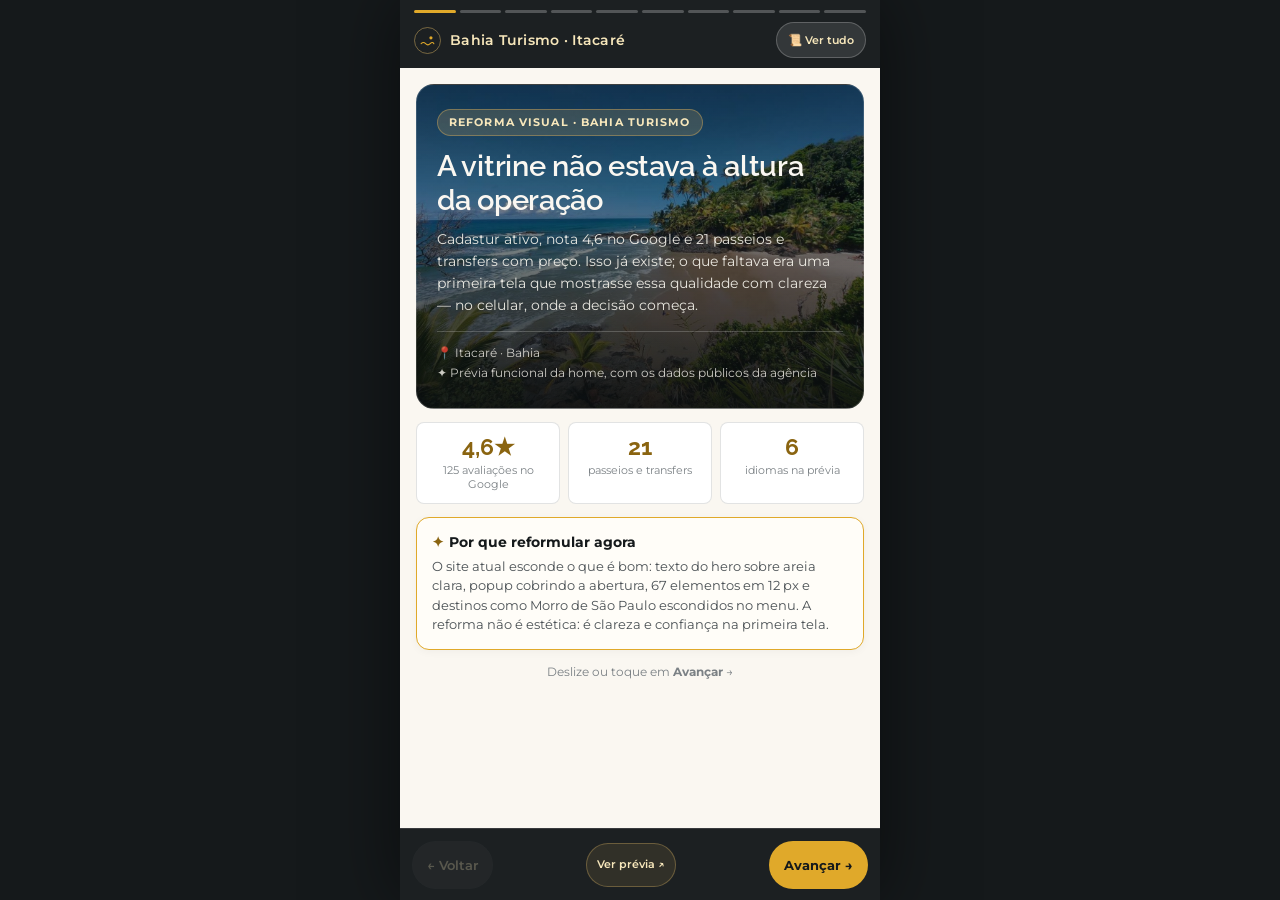
==== commit fe7ddd51: "Reescreve card de abertura com foco na reforma visual" ====
--- a/proposta.html
+++ b/proposta.html
@@ -5,11 +5,11 @@
   <meta name="viewport" content="width=device-width, initial-scale=1, viewport-fit=cover">
   <meta name="robots" content="noindex,nofollow">
   <title>Proposta — Bahia Turismo</title>
-  <meta name="description" content="Apresentação da prévia do novo site da Bahia Turismo: catálogo de passeios e transfers, WhatsApp pronto e seis idiomas.">
+  <meta name="description" content="Apresentação da prévia do novo site da Bahia Turismo: o motivo da reforma visual, a nova home, a integração com o Mymento e os benefícios para a temporada.">
   <meta property="og:type" content="website">
   <meta property="og:url" content="https://bahiaturismo-previa.vercel.app/proposta">
   <meta property="og:title" content="Prévia do novo site — Bahia Turismo">
-  <meta property="og:description" content="Apresentação interativa: o novo site, a integração com o Mymento e os benefícios para a temporada.">
+  <meta property="og:description" content="Apresentação interativa: o motivo da reforma visual, a nova home, a integração com o Mymento e os benefícios para a temporada.">
   <meta property="og:image" content="https://bahiaturismo-previa.vercel.app/assets/img/og-proposta.jpg">
   <meta property="og:image:width" content="1200">
   <meta property="og:image:height" content="630">
@@ -330,14 +330,14 @@
     <!-- 1 · CAPA -->
     <section class="story-card active" data-index="0">
       <div class="cover-card">
-        <span class="cover-tag">Prévia para a Bahia Turismo</span>
-        <h1 class="card-title">Uma prévia do novo site da Bahia Turismo</h1>
+        <span class="cover-tag">Reforma visual · Bahia Turismo</span>
+        <h1 class="card-title">A vitrine não estava à altura da operação</h1>
         <p class="card-subtitle">
-          Montei uma versão funcional da home para você ver como os passeios e transfers podem aparecer com mais clareza — e como cada clique pode chegar ao WhatsApp com a mensagem já escrita.
+          Cadastur ativo, nota 4,6 no Google e 21 passeios e transfers com preço. Isso já existe; o que faltava era uma primeira tela que mostrasse essa qualidade com clareza — no celular, onde a decisão começa.
         </p>
         <div class="cover-foot">
           📍 Itacaré · Bahia<br>
-          ✦ Preparado com os dados públicos da sua agência, sem compromisso
+          ✦ Prévia funcional da home, com os dados públicos da agência
         </div>
       </div>
 
@@ -347,9 +347,9 @@
         <div class="stat-item"><div class="stat-val">6</div><div class="stat-label">idiomas na prévia</div></div>
       </div>
 
-      <div class="touch-box compact">
-        <h3><span class="ico">✦</span>Por que preparei isso?</h3>
-        <p>O que vocês já construíram é sólido: Cadastur ativo, catálogo com preço e nota alta no Google. Só faltava uma vitrine que colocasse isso tudo para trabalhar a favor de quem está planejando a viagem.</p>
+      <div class="touch-box highlight">
+        <h3><span class="ico">✦</span>Por que reformular agora</h3>
+        <p>O site atual esconde o que é bom: texto do hero sobre areia clara, popup cobrindo a abertura, 67 elementos em 12 px e destinos como Morro de São Paulo escondidos no menu. A reforma não é estética: é clareza e confiança na primeira tela.</p>
       </div>
 
       <div class="swipe-hint"><span>Deslize ou toque em <strong>Avançar</strong> →</span></div>
@@ -578,7 +578,7 @@
     <div class="finish-modal-box">
       <div style="font-size:2rem;line-height:1">✦</div>
       <h3 id="finishTitle">Obrigado!</h3>
-      <p>Foi um prazer preparar essa prévia para a Bahia Turismo. Se quiser, revisited o site ou voltamos do começo da apresentação.</p>
+      <p>Foi um prazer preparar essa prévia para a Bahia Turismo. Se quiser, revisitar o site ou voltamos do começo da apresentação.</p>
       <div class="finish-modal-actions">
         <a class="finish-btn-primary" href="./index.html" target="_blank" rel="noopener">Ver site em tela cheia ↗</a>
         <button class="finish-btn-secondary" type="button" onclick="restartPresentation()">Rever a apresentação</button>
